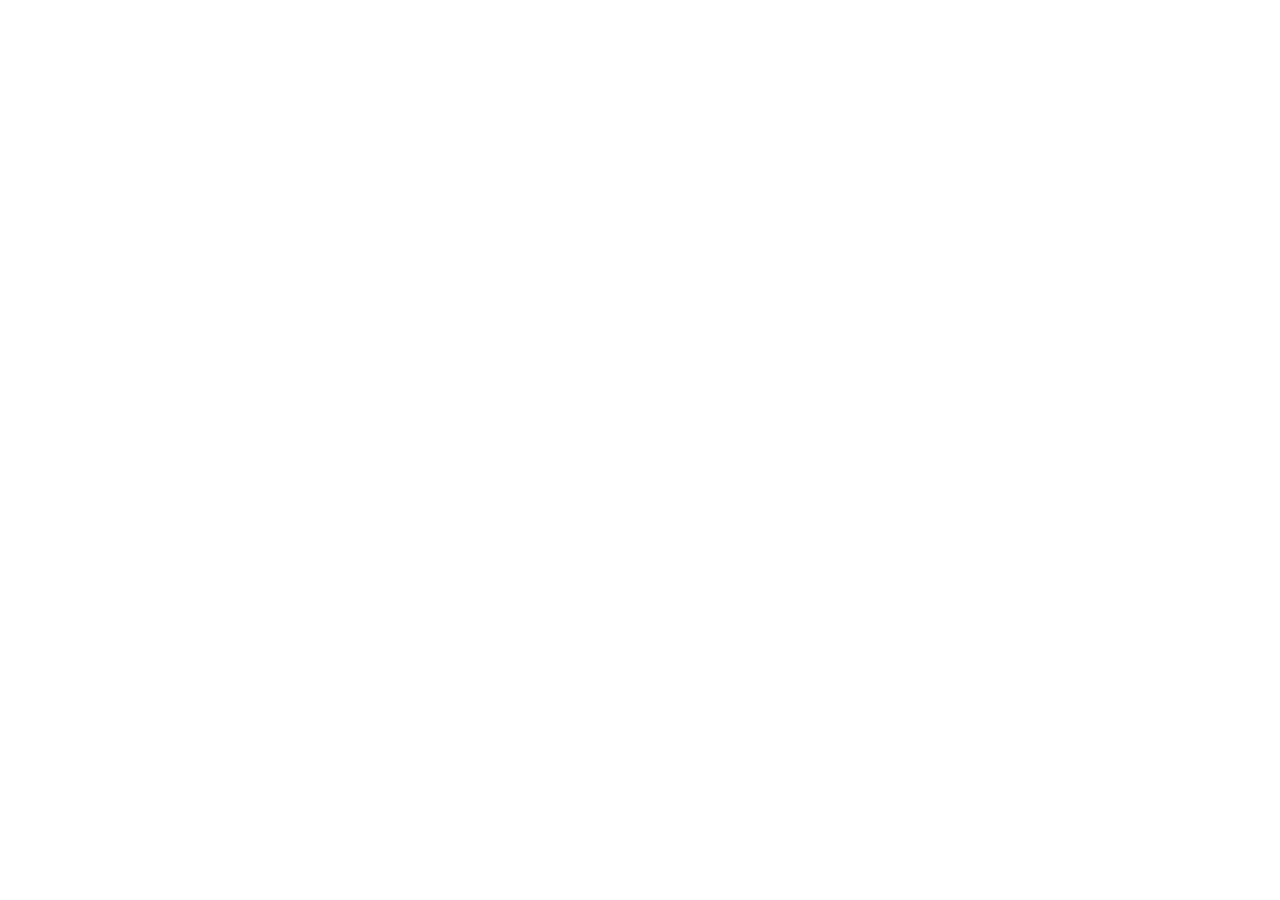
==== index.html @ 5c85687b "feat: KiranaGrow responsive retail tech platform and landing page" ====
<!doctype html>
<html lang="en">
  <head>
    <meta charset="UTF-8" />
    <meta name="viewport" content="width=device-width, initial-scale=1.0" />
    <title>KiranaGrow — Transform Your Dukaan Into a High-Earning Super Store</title>
    <meta name="description" content="Modern retail tech platform empowering Indian Kirana stores and supermarkets with smart billing, inventory management, digital udhaar, and growth capital." />
    <meta property="og:title" content="KiranaGrow — Transform Your Dukaan Into a High-Earning Super Store" />
    <meta property="og:description" content="Modern retail tech platform empowering Indian Kirana stores and supermarkets with smart billing, inventory management, digital udhaar, and growth capital." />
    <meta property="og:type" content="website" />
    <meta name="twitter:card" content="summary_large_image" />
    <link rel="preconnect" href="https://fonts.googleapis.com">
    <link rel="preconnect" href="https://fonts.gstatic.com" crossorigin>
    <link href="https://fonts.googleapis.com/css2?family=Plus+Jakarta+Sans:wght@400;500;600;700;800&family=Outfit:wght@500;600;700;800&display=swap" rel="stylesheet">
  </head>
  <body class="bg-[#f8fafc] text-slate-900 antialiased selection:bg-emerald-100 selection:text-emerald-900 font-['Plus_Jakarta_Sans',sans-serif]">
    <div id="root"></div>
    <script type="module" src="/src/main.tsx"></script>
  </body>
</html>
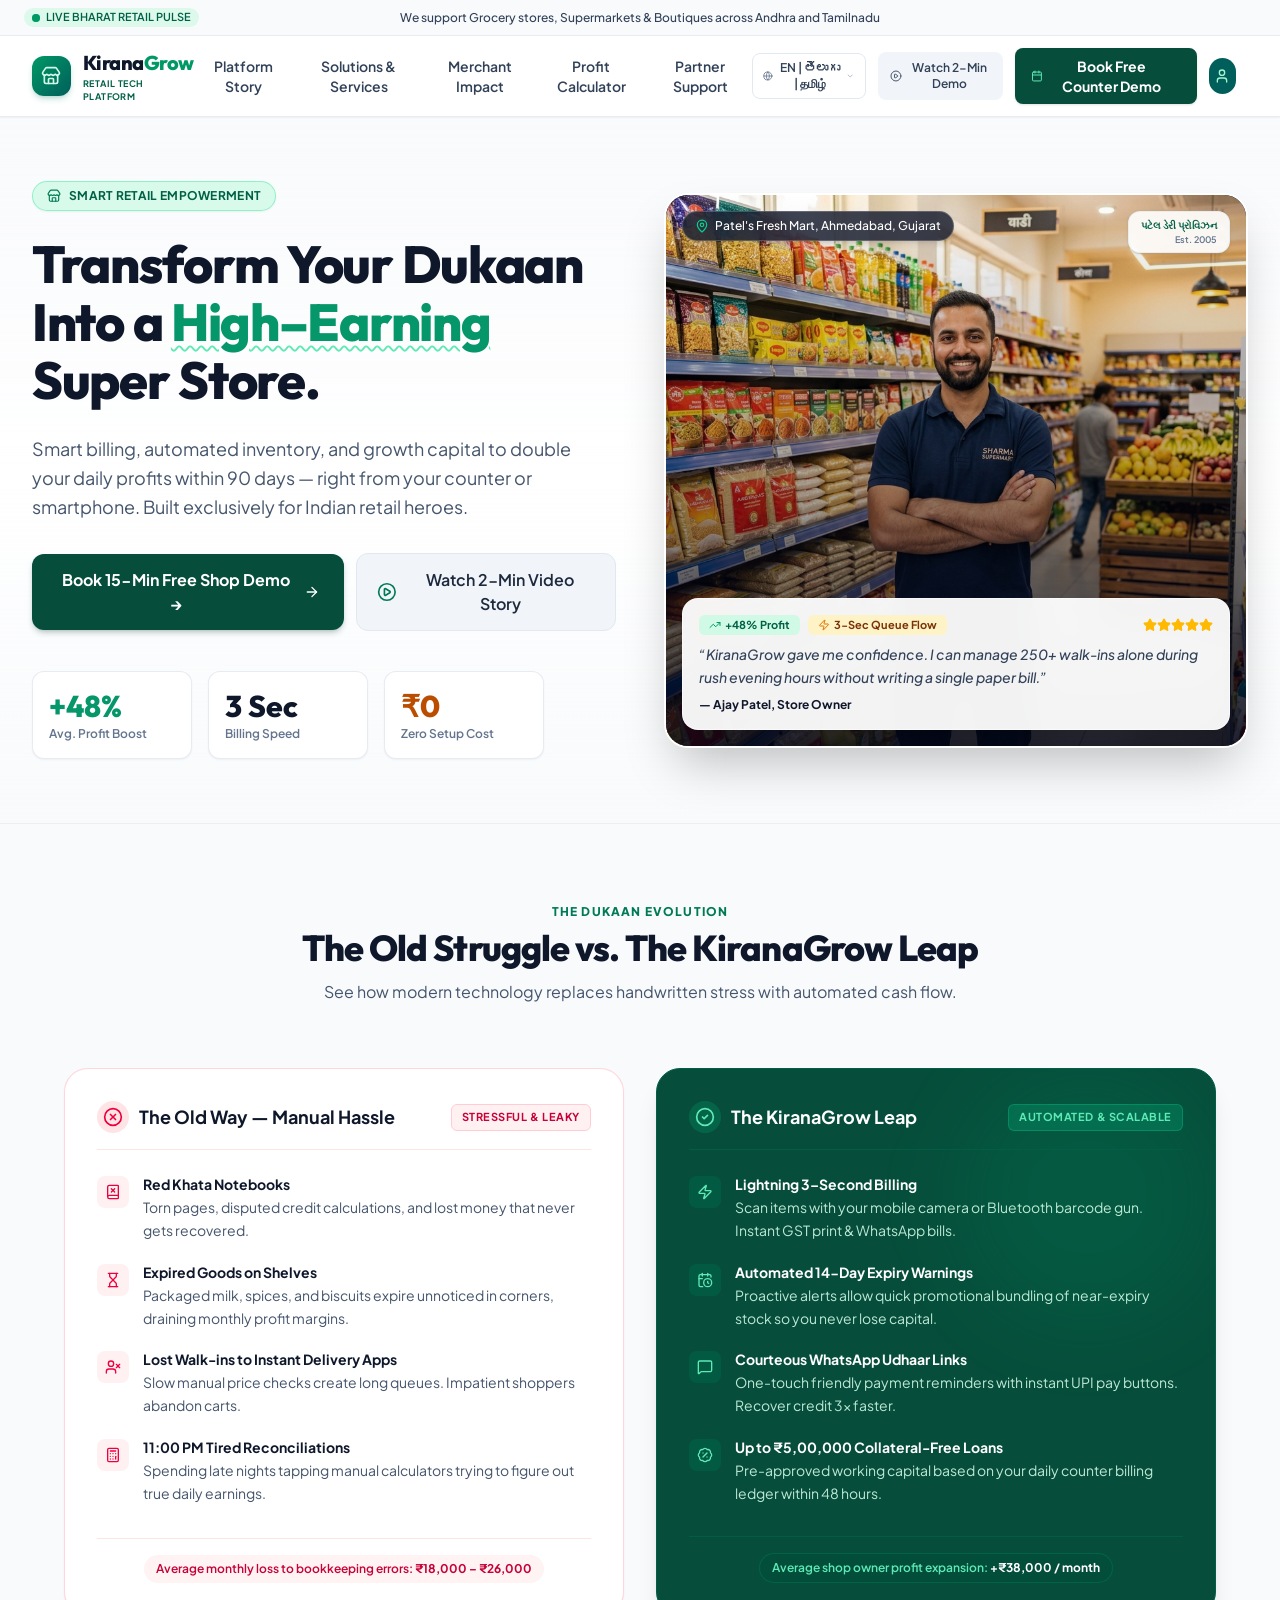
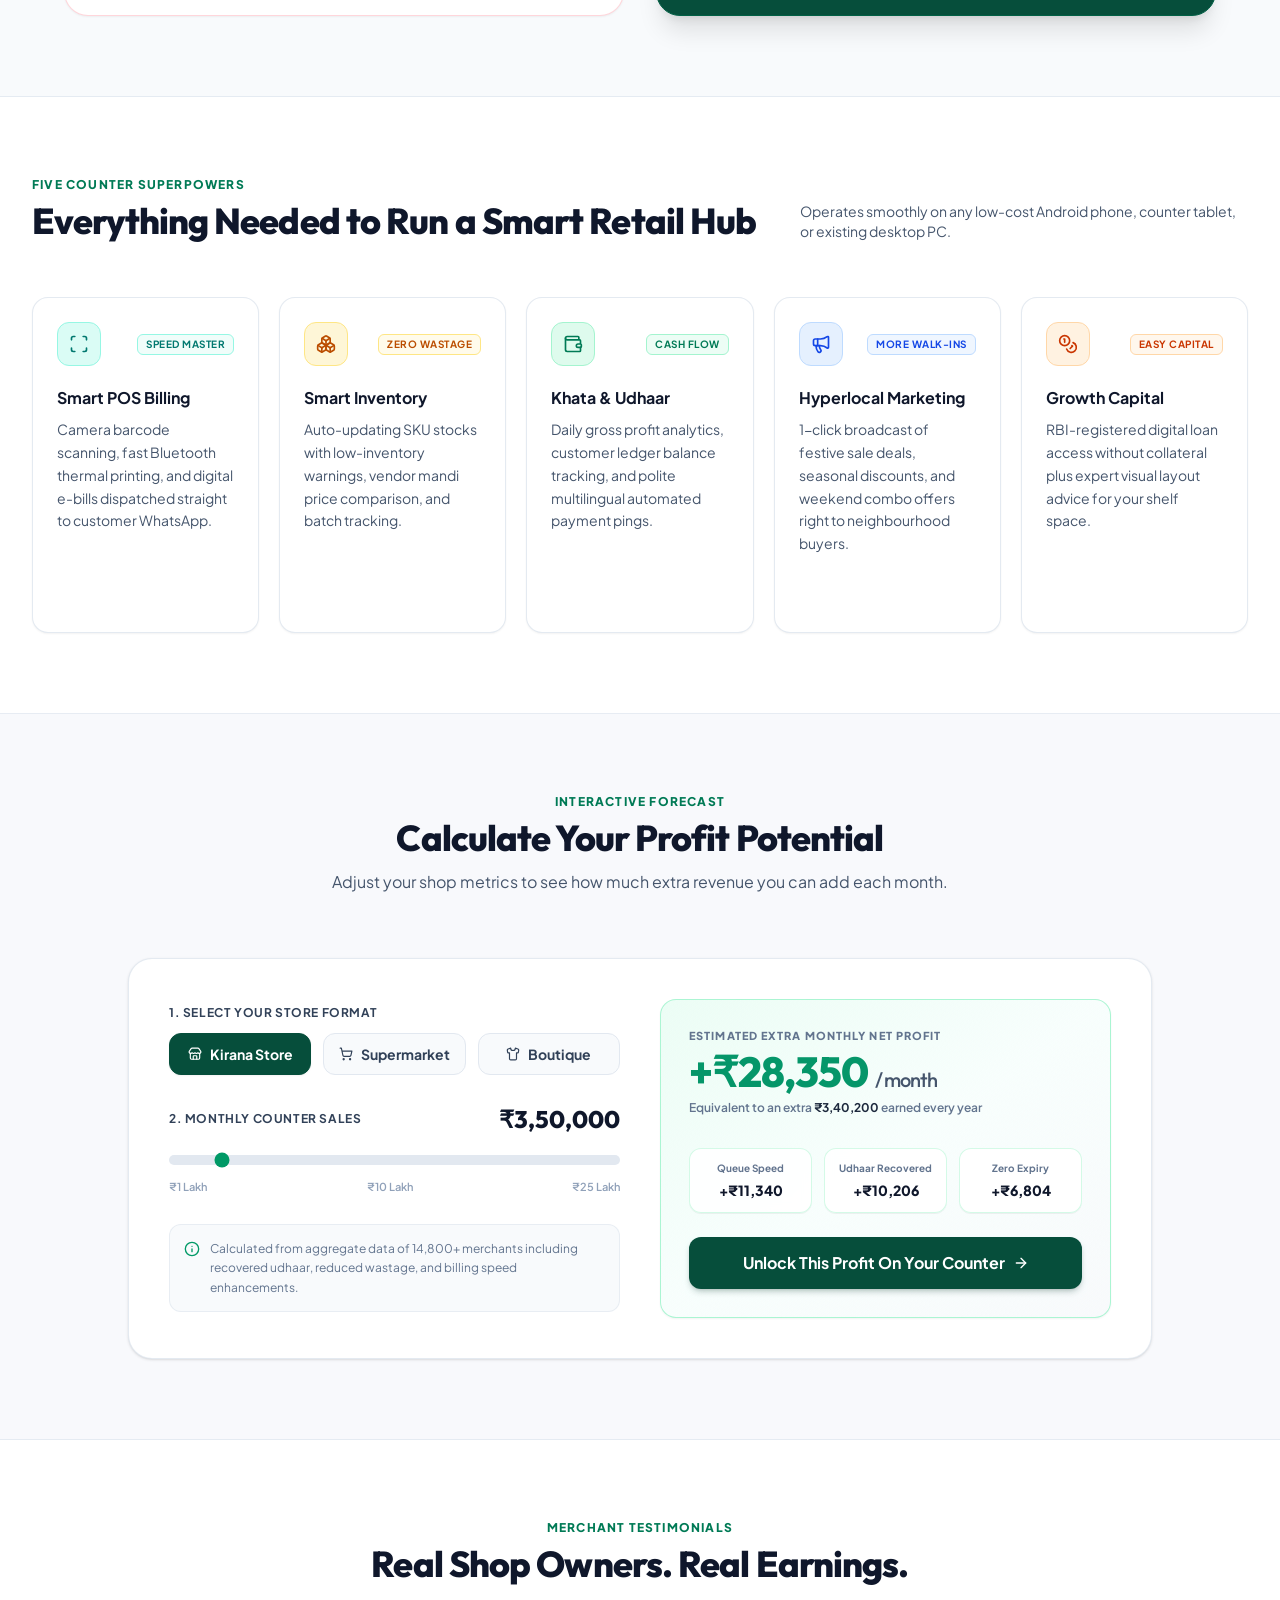
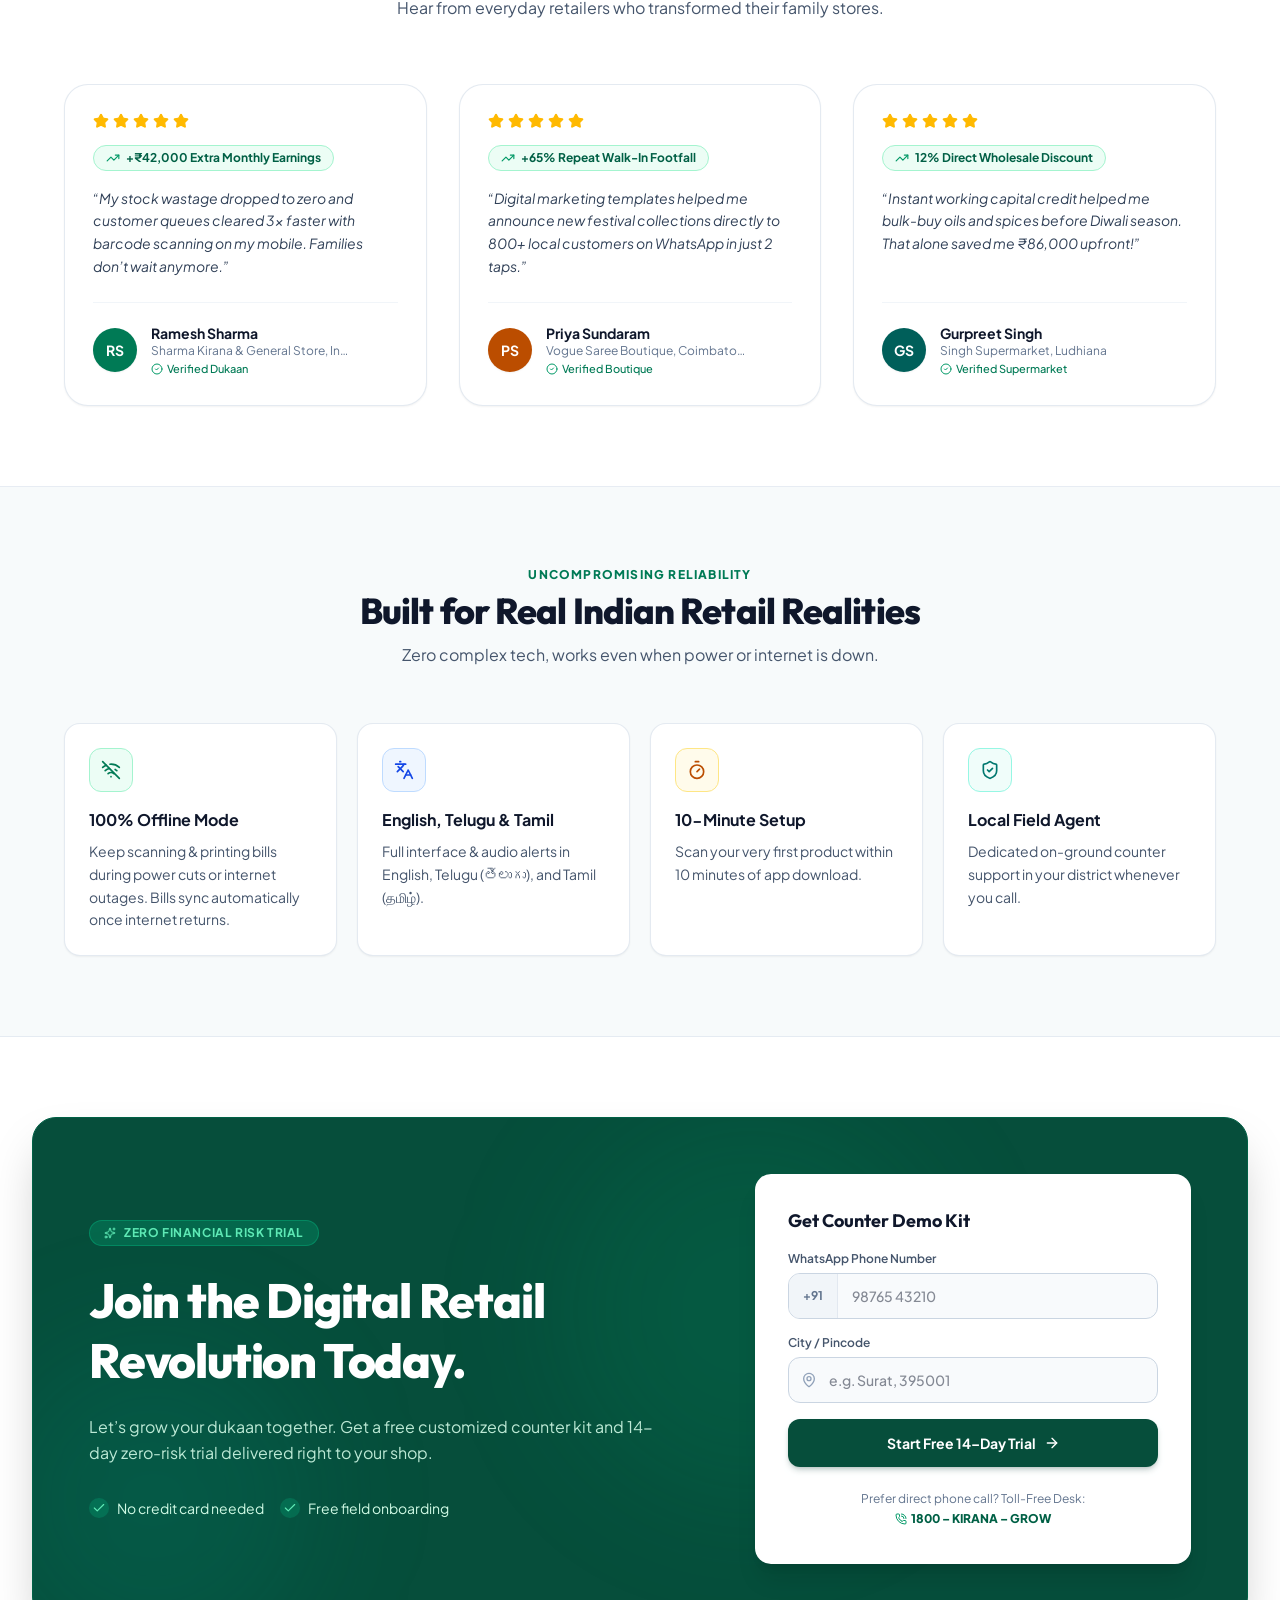
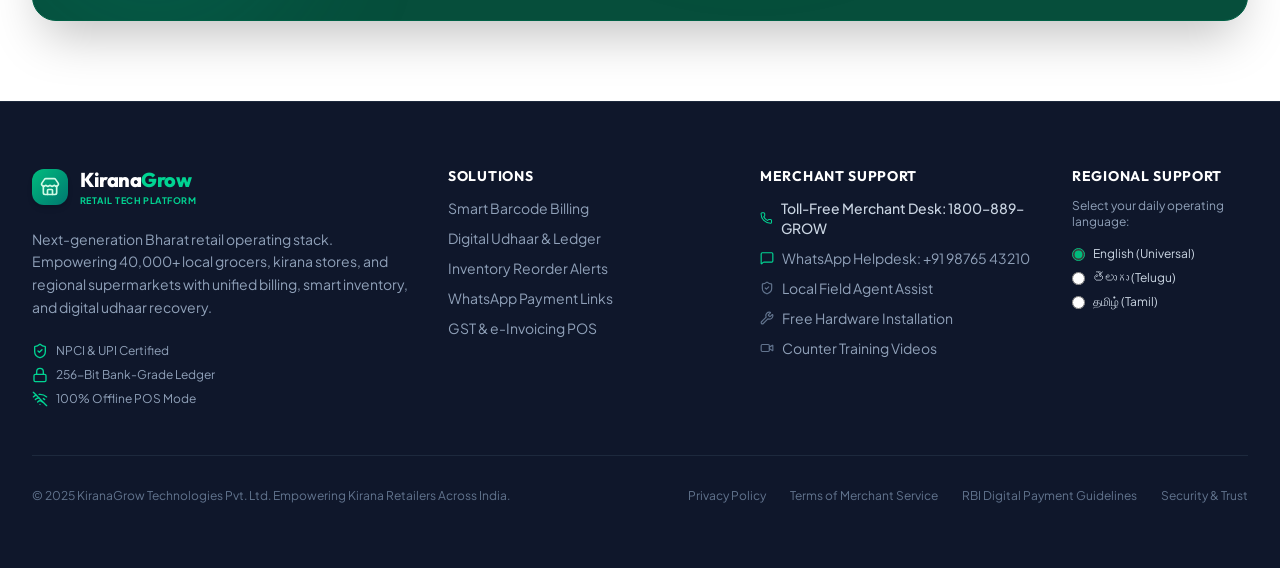
==== commit 6cd3785d: "deploy: update gh-pages with wrapping mobile announcement bar" ====
--- a/index.html
+++ b/index.html
@@ -9,13 +9,33 @@
     <meta property="og:description" content="Modern retail tech platform empowering Indian Kirana stores and supermarkets with smart billing, inventory management, digital udhaar, and growth capital." />
     <meta property="og:type" content="website" />
     <meta name="twitter:card" content="summary_large_image" />
+    <link rel="icon" type="image/svg+xml" href="./assets/favicon.svg" />
+    <link rel="alternate icon" href="./assets/favicon.svg" />
+    <link rel="apple-touch-icon" href="./assets/favicon.svg" />
     <link rel="preconnect" href="https://fonts.googleapis.com">
     <link rel="preconnect" href="https://fonts.gstatic.com" crossorigin>
     <link href="https://fonts.googleapis.com/css2?family=Plus+Jakarta+Sans:wght@400;500;600;700;800&family=Outfit:wght@500;600;700;800&display=swap" rel="stylesheet">
+    <script type="module" crossorigin src="./assets/index.js"></script>
+    <link rel="stylesheet" crossorigin href="./assets/index.css">
   </head>
   <body class="bg-[#f8fafc] text-slate-900 antialiased selection:bg-emerald-100 selection:text-emerald-900 font-['Plus_Jakarta_Sans',sans-serif]">
     <div id="root"></div>
-    <script type="module" src="/src/main.tsx"></script>
+    <script>
+      // Fallback for static hosting (e.g. GitHub Pages without build server)
+      if (window.location.hostname.includes('github.io') && !document.querySelector('script[src*="assets/index.js"]')) {
+        var s = document.createElement('script');
+        s.type = 'module';
+        s.crossOrigin = 'anonymous';
+        s.src = './assets/index.js';
+        document.body.appendChild(s);
+
+        var l = document.createElement('link');
+        l.rel = 'stylesheet';
+        l.crossOrigin = 'anonymous';
+        l.href = './assets/index.css';
+        document.head.appendChild(l);
+      }
+    </script>
   </body>
 </html>
 
